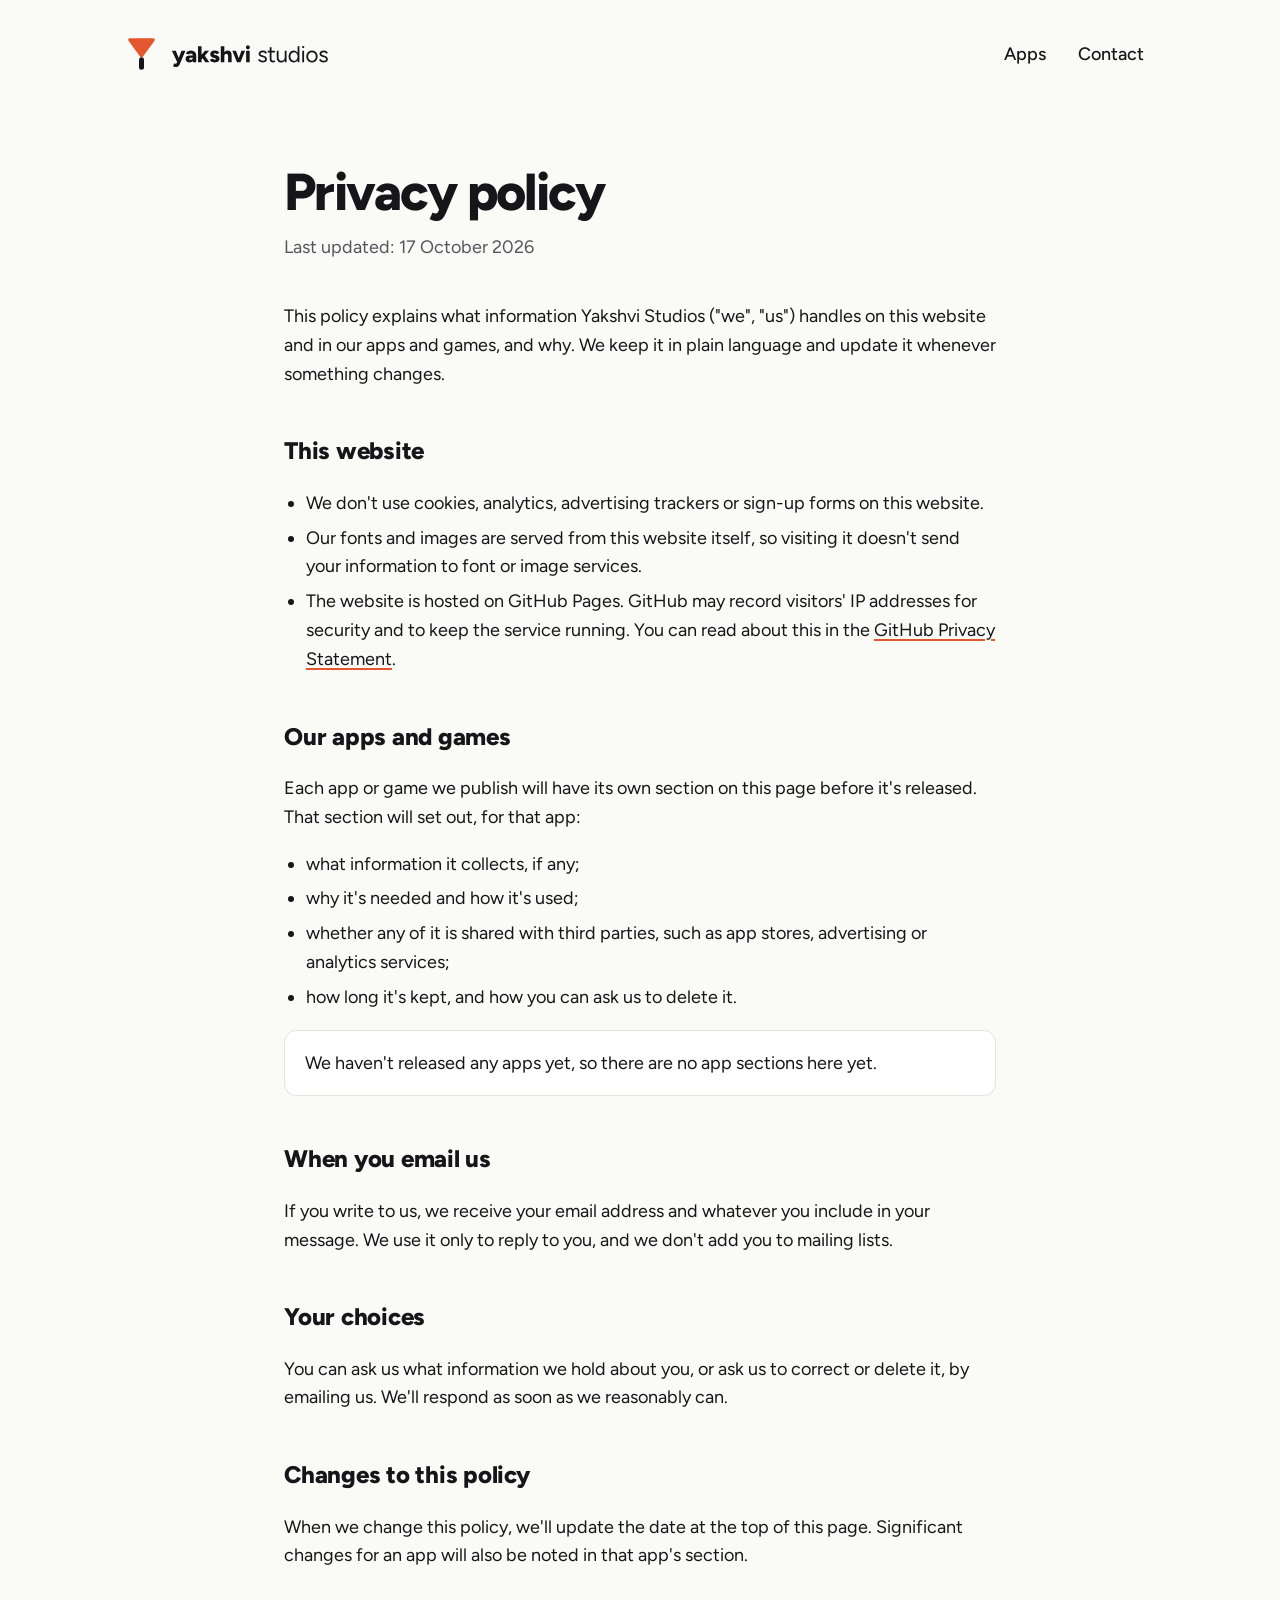
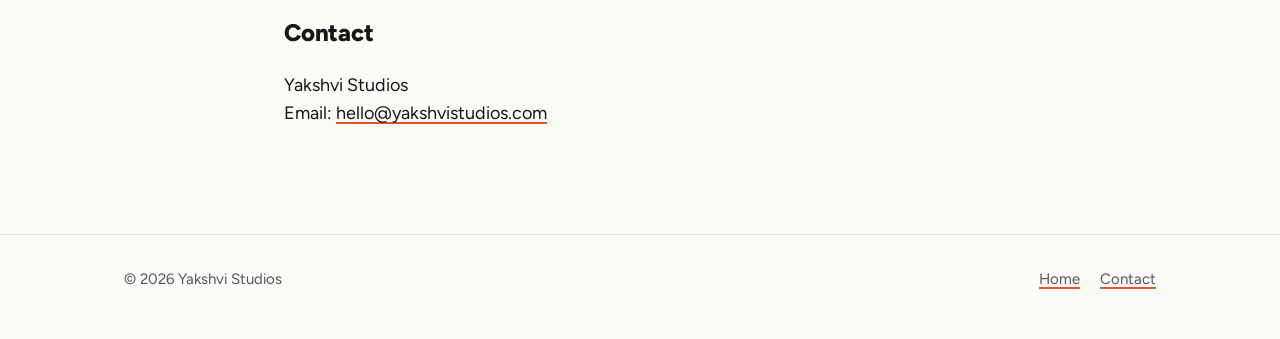
==== privacy.html @ 71517ecf "add website" ====
<!doctype html>
<html lang="en">
<head>
  <meta charset="utf-8">
  <meta name="viewport" content="width=device-width, initial-scale=1">
  <title>Privacy policy · Yakshvi Studios</title>
  <meta name="description" content="How Yakshvi Studios handles information on this website and in its apps and games.">
  <link rel="canonical" href="https://yakshvistudios.com/privacy.html">
  <meta name="theme-color" content="#FAFAF7" media="(prefers-color-scheme: light)">
  <meta name="theme-color" content="#16161A" media="(prefers-color-scheme: dark)">
  <link rel="icon" href="/favicon.ico" sizes="any">
  <link rel="icon" href="/favicon.svg" type="image/svg+xml">
  <link rel="apple-touch-icon" href="/apple-touch-icon.png">
  <link rel="stylesheet" href="/assets/site.css">
</head>
<body>
  <header class="site-header">
    <div class="wrap">
      <a class="logo" href="/" aria-label="Yakshvi Studios home">
        <picture>
          <source srcset="/assets/logo/yakshvi-logo-horizontal-on-dark.svg" media="(prefers-color-scheme: dark)">
          <img src="/assets/logo/yakshvi-logo-horizontal.svg" alt="Yakshvi Studios" width="208" height="40">
        </picture>
      </a>
      <nav class="nav" aria-label="Main">
        <a href="/#apps">Apps</a>
        <a href="/#contact">Contact</a>
      </nav>
    </div>
  </header>

  <main class="doc">
    <div class="wrap">
      <h1>Privacy policy</h1>
      <p class="meta">Last updated: 17 October 2026</p>

      <p>This policy explains what information Yakshvi Studios ("we", "us") handles on this website and in our apps and games, and why. We keep it in plain language and update it whenever something changes.</p>

      <h2>This website</h2>
      <ul>
        <li>We don't use cookies, analytics, advertising trackers or sign-up forms on this website.</li>
        <li>Our fonts and images are served from this website itself, so visiting it doesn't send your information to font or image services.</li>
        <li>The website is hosted on GitHub Pages. GitHub may record visitors' IP addresses for security and to keep the service running. You can read about this in the <a href="https://docs.github.com/en/site-policy/privacy-policies/github-general-privacy-statement">GitHub Privacy Statement</a>.</li>
      </ul>

      <h2>Our apps and games</h2>
      <p>Each app or game we publish will have its own section on this page before it's released. That section will set out, for that app:</p>
      <ul>
        <li>what information it collects, if any;</li>
        <li>why it's needed and how it's used;</li>
        <li>whether any of it is shared with third parties, such as app stores, advertising or analytics services;</li>
        <li>how long it's kept, and how you can ask us to delete it.</li>
      </ul>
      <p class="note">We haven't released any apps yet, so there are no app sections here yet.</p>

      <h2>When you email us</h2>
      <p>If you write to us, we receive your email address and whatever you include in your message. We use it only to reply to you, and we don't add you to mailing lists.</p>

      <h2>Your choices</h2>
      <p>You can ask us what information we hold about you, or ask us to correct or delete it, by emailing us. We'll respond as soon as we reasonably can.</p>

      <h2>Changes to this policy</h2>
      <p>When we change this policy, we'll update the date at the top of this page. Significant changes for an app will also be noted in that app's section.</p>

      <h2>Contact</h2>
      <p>Yakshvi Studios<br>Email: <a href="mailto:hello@yakshvistudios.com">hello@yakshvistudios.com</a></p>
    </div>
  </main>

  <footer class="site-footer">
    <div class="wrap">
      <span>© 2026 Yakshvi Studios</span>
      <nav aria-label="Footer">
        <a href="/">Home</a>
        <a href="mailto:hello@yakshvistudios.com">Contact</a>
      </nav>
    </div>
  </footer>
</body>
</html>
---- assets/site.css ----
/* Yakshvi Studios — site styles */

@font-face { font-family: "Figtree"; font-weight: 400; font-style: normal; font-display: swap; src: url("fonts/figtree-latin-400-normal.woff2") format("woff2"); }
@font-face { font-family: "Figtree"; font-weight: 500; font-style: normal; font-display: swap; src: url("fonts/figtree-latin-500-normal.woff2") format("woff2"); }
@font-face { font-family: "Figtree"; font-weight: 700; font-style: normal; font-display: swap; src: url("fonts/figtree-latin-700-normal.woff2") format("woff2"); }
@font-face { font-family: "Figtree"; font-weight: 800; font-style: normal; font-display: swap; src: url("fonts/figtree-latin-800-normal.woff2") format("woff2"); }

:root {
  --ink: #16161A;
  --ink-soft: #55555E;
  --paper: #FAFAF7;
  --card: #FFFFFF;
  --line: #E4E2DC;
  --orange: #E4572E;
  --orange-text: #B83E1A; /* orange that passes contrast as text on light backgrounds */
  --radius: 16px;
  --max: 1080px;
}

@media (prefers-color-scheme: dark) {
  :root {
    --ink: #F4F3EF;
    --ink-soft: #A9A9B2;
    --paper: #16161A;
    --card: #1F1F24;
    --line: #2E2E35;
    --orange-text: #FF8A62;
  }
}

* { box-sizing: border-box; }

html { -webkit-text-size-adjust: 100%; }

body {
  margin: 0;
  background: var(--paper);
  color: var(--ink);
  font-family: "Figtree", system-ui, -apple-system, "Segoe UI", sans-serif;
  font-size: 18px;
  line-height: 1.6;
}

a { color: inherit; text-decoration-color: var(--orange); text-decoration-thickness: 2px; text-underline-offset: 3px; }
a:hover { color: var(--orange-text); }
a:focus-visible { outline: 3px solid var(--orange); outline-offset: 3px; border-radius: 4px; }

.wrap { width: 100%; max-width: var(--max); margin: 0 auto; padding: 0 24px; }

/* Header */
.site-header { padding: 28px 0; }
.site-header .wrap { display: flex; align-items: center; justify-content: space-between; gap: 16px; flex-wrap: wrap; }
.logo { display: inline-flex; padding: 6px 0; }
.logo img { height: 40px; width: auto; display: block; }
.nav { display: flex; gap: 8px; }
.nav a { text-decoration: none; font-weight: 500; padding: 10px 12px; border-radius: 10px; }
.nav a:hover { background: var(--card); color: var(--ink); }

/* Hero */
.hero { padding: 96px 0 104px; }
.eyebrow { display: inline-flex; align-items: center; gap: 10px; font-size: 14px; font-weight: 700; letter-spacing: 0.12em; text-transform: uppercase; color: var(--ink-soft); margin: 0 0 20px; }
.eyebrow::before { content: ""; width: 10px; height: 10px; background: var(--orange); border-radius: 2px; }
.hero h1 { font-size: clamp(44px, 8vw, 88px); line-height: 1.02; letter-spacing: -0.035em; font-weight: 800; margin: 0 0 24px; max-width: 12ch; }
.hero h1 .accent { color: var(--orange); }
.hero p { font-size: clamp(18px, 2.2vw, 22px); color: var(--ink-soft); max-width: 36ch; margin: 0; }

/* Sections */
section { padding: 72px 0; border-top: 1px solid var(--line); }
section h2 { font-size: 32px; letter-spacing: -0.02em; line-height: 1.15; font-weight: 800; margin: 0 0 12px; }
section .lede { color: var(--ink-soft); max-width: 52ch; margin: 0 0 36px; }

.apps { display: grid; grid-template-columns: repeat(auto-fill, minmax(280px, 1fr)); gap: 20px; }
.app-card { background: var(--card); border: 1px solid var(--line); border-radius: var(--radius); padding: 28px; display: flex; flex-direction: column; gap: 14px; }
.app-card .icon { width: 64px; height: 64px; border-radius: 16px; background: var(--paper); border: 1px dashed var(--line); display: grid; place-items: center; }
.app-card .icon img { width: 34px; height: 34px; opacity: 0.55; }
.app-card h3 { margin: 0; font-size: 20px; letter-spacing: -0.01em; }
.app-card p { margin: 0; color: var(--ink-soft); font-size: 16px; }
.badge { align-self: flex-start; font-size: 13px; font-weight: 700; letter-spacing: 0.04em; padding: 4px 10px; border-radius: 999px; background: var(--paper); border: 1px solid var(--line); color: var(--ink-soft); }

.contact-mail { font-size: clamp(22px, 3.5vw, 32px); font-weight: 700; letter-spacing: -0.01em; overflow-wrap: anywhere; }

/* Footer */
.site-footer { border-top: 1px solid var(--line); padding: 32px 0 48px; font-size: 15px; color: var(--ink-soft); }
.site-footer .wrap { display: flex; justify-content: space-between; gap: 16px; flex-wrap: wrap; }
.site-footer nav { display: flex; gap: 20px; }

/* Long-form pages (privacy policy) */
.doc { padding: 56px 0 88px; }
.doc .wrap { max-width: 760px; }
.doc h1 { font-size: clamp(36px, 6vw, 52px); letter-spacing: -0.03em; line-height: 1.1; margin: 0 0 12px; font-weight: 800; }
.doc .meta { color: var(--ink-soft); margin: 0 0 40px; }
.doc h2 { font-size: 24px; letter-spacing: -0.01em; margin: 44px 0 10px; font-weight: 800; }
.doc p, .doc li { color: var(--ink); }
.doc ul { padding-left: 22px; }
.doc li { margin-bottom: 6px; }
.note { background: var(--card); border: 1px solid var(--line); border-radius: 12px; padding: 18px 20px; color: var(--ink-soft); }

/* 404 */
.notfound { padding: 120px 0; text-align: left; }
.notfound h1 { font-size: clamp(40px, 7vw, 72px); letter-spacing: -0.03em; margin: 0 0 16px; font-weight: 800; }
.button { display: inline-block; margin-top: 24px; padding: 14px 22px; border-radius: 12px; background: var(--ink); color: var(--paper); text-decoration: none; font-weight: 700; }
.button:hover { color: var(--paper); opacity: 0.88; }

@media (max-width: 600px) {
  body { font-size: 17px; }
  .site-header { padding: 18px 0; }
  .logo img { height: 32px; }
  .hero { padding: 56px 0 72px; }
  section { padding: 56px 0; }
}
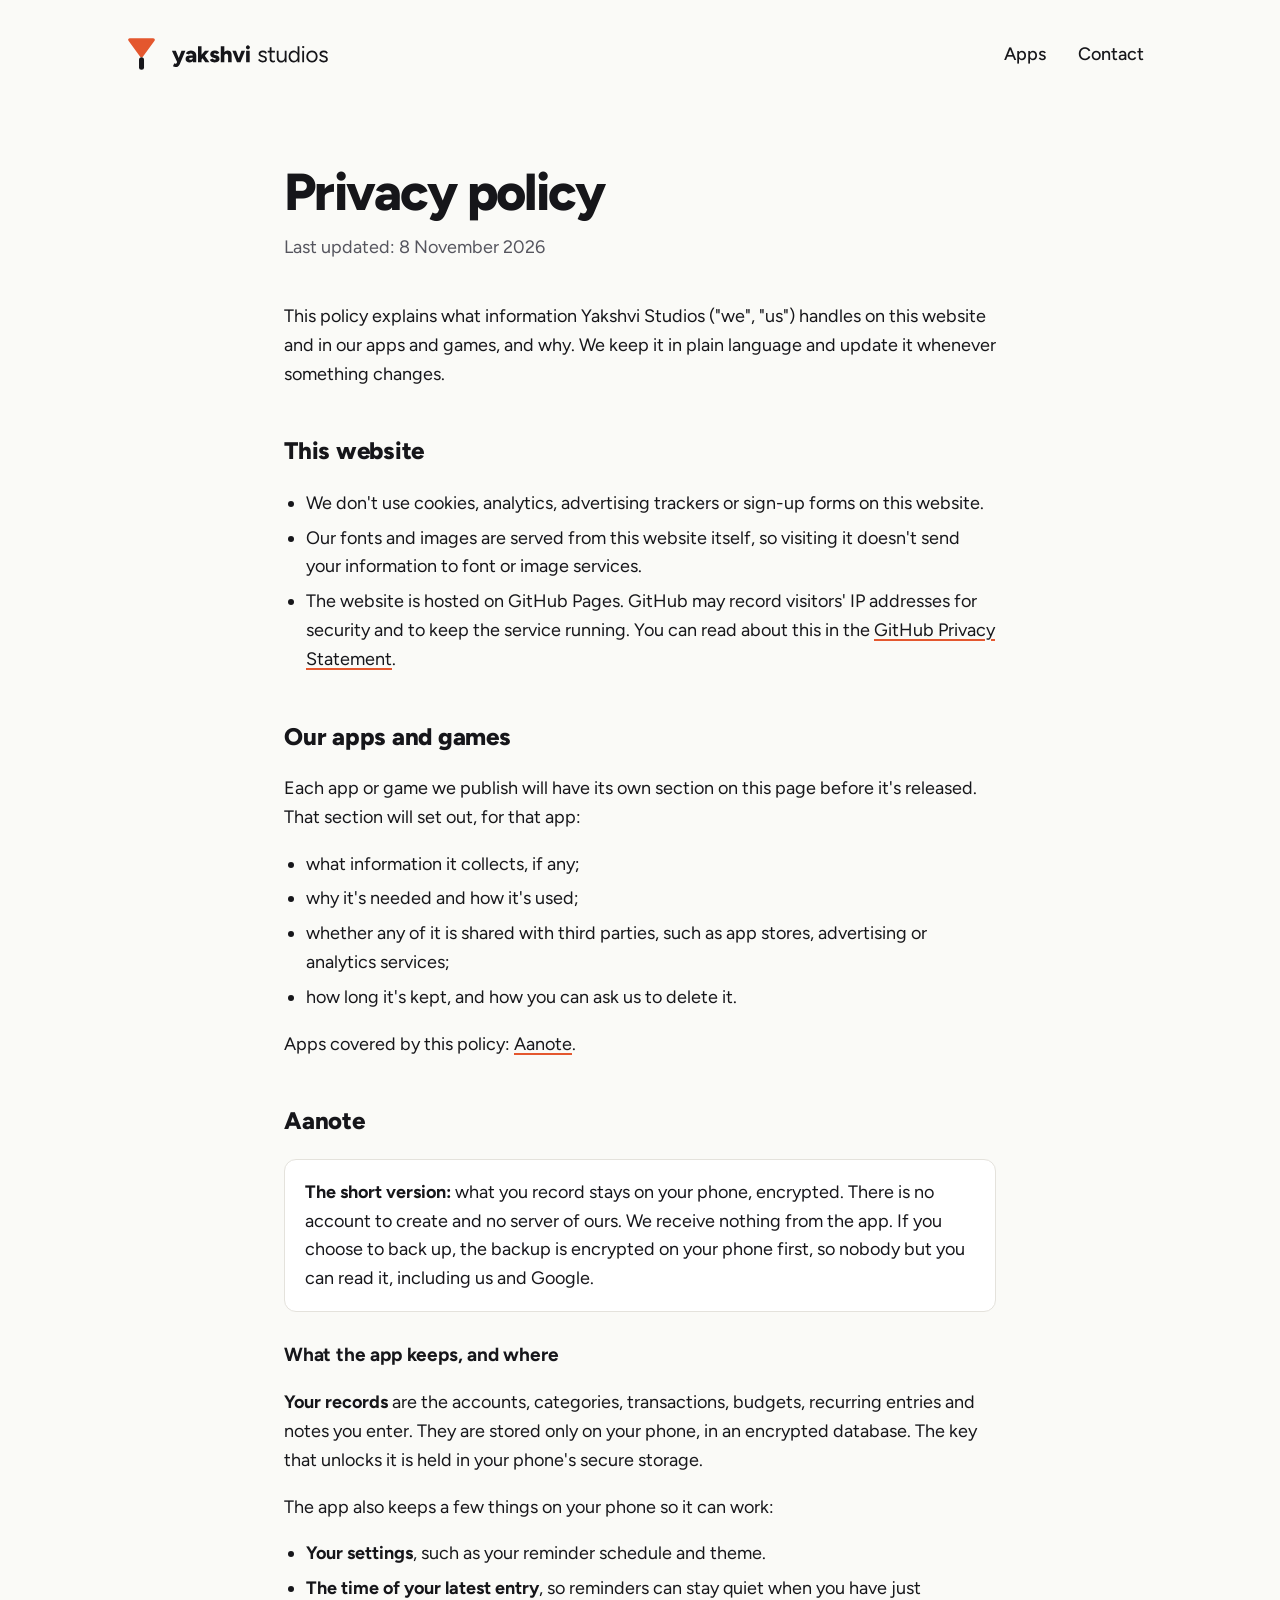
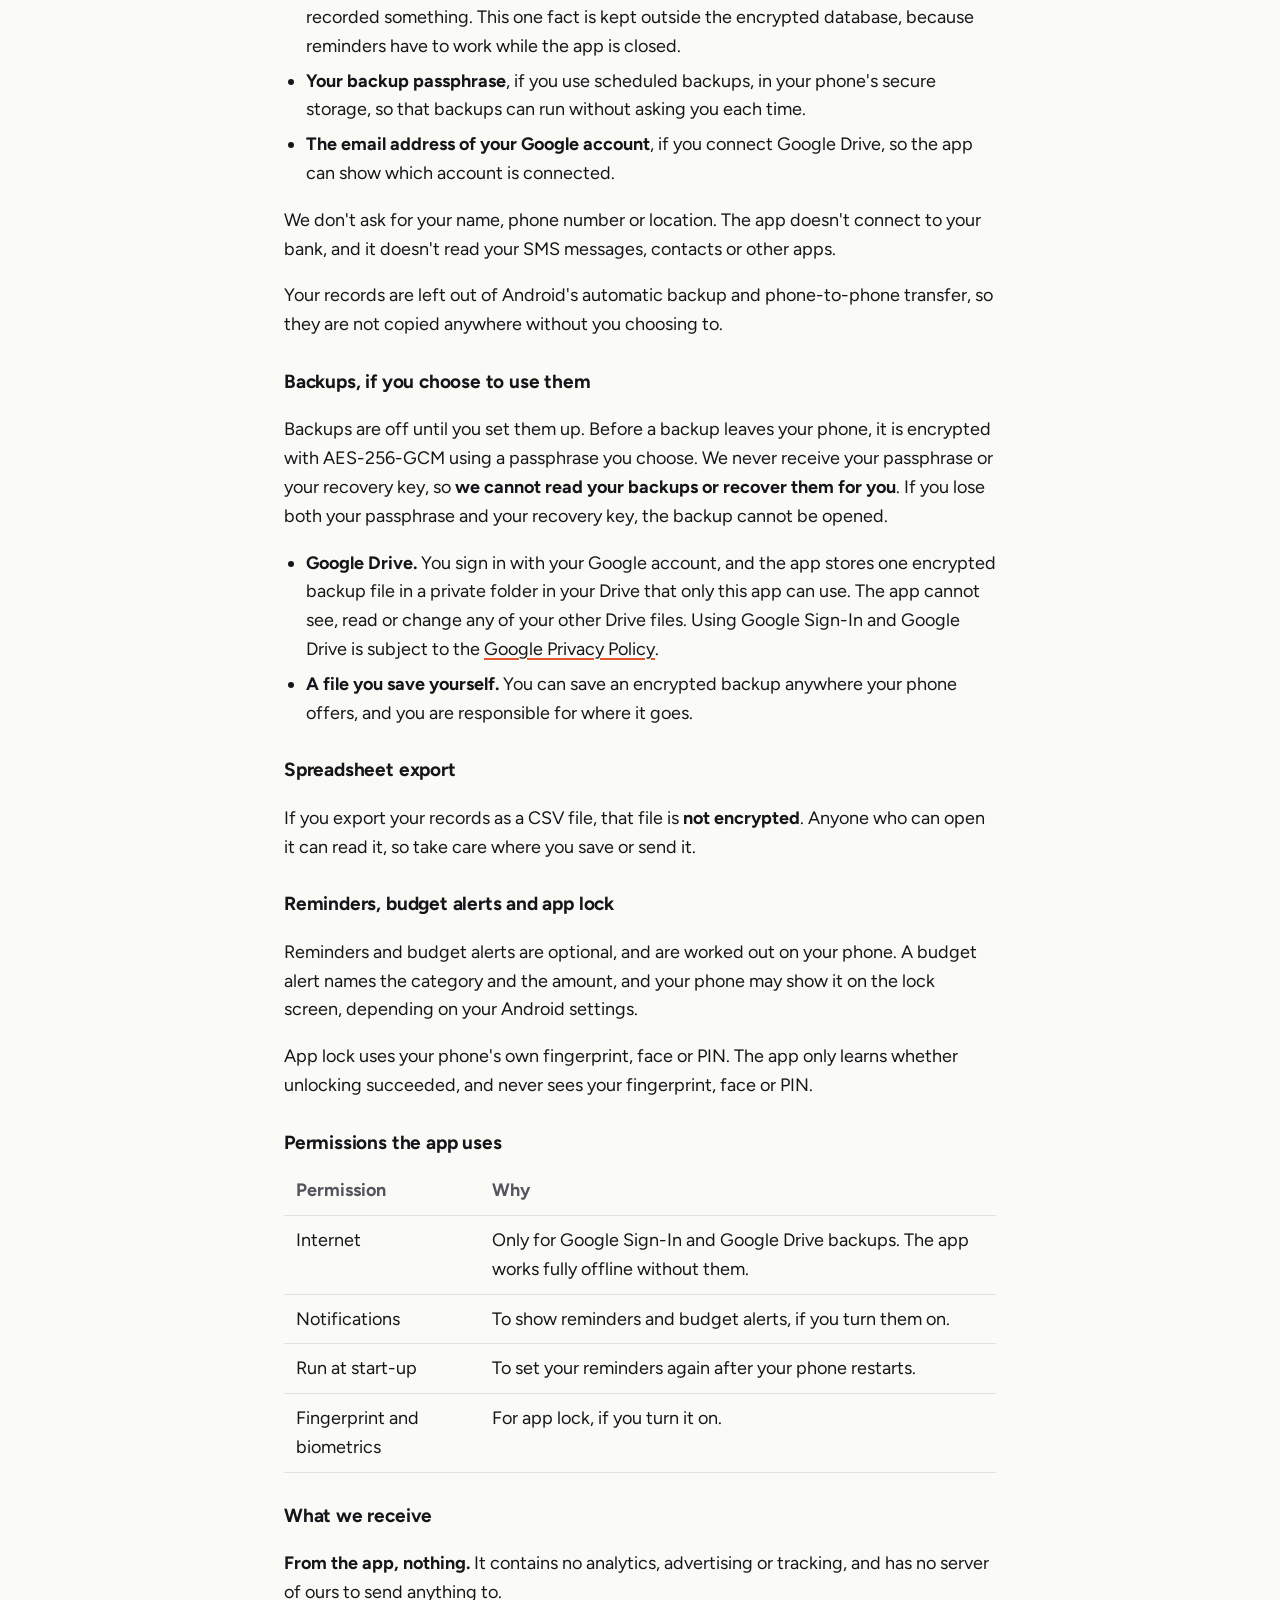
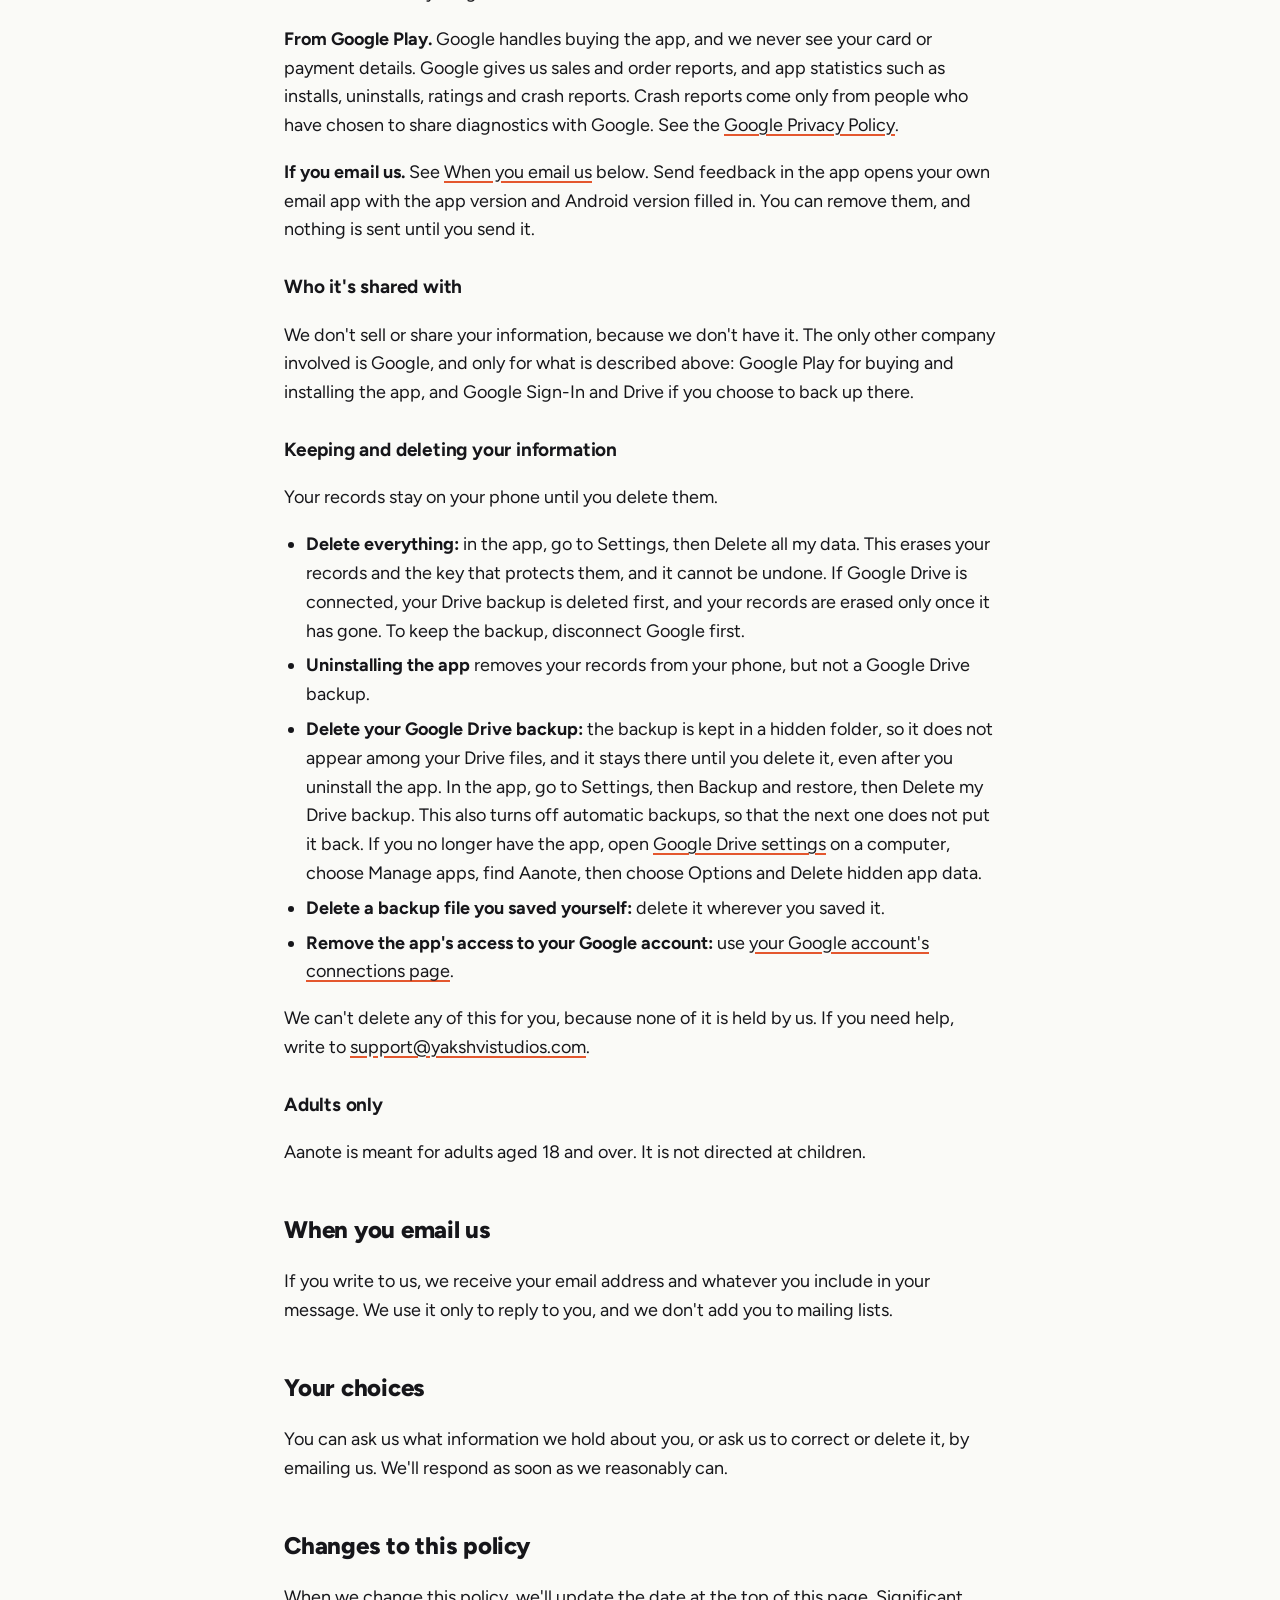
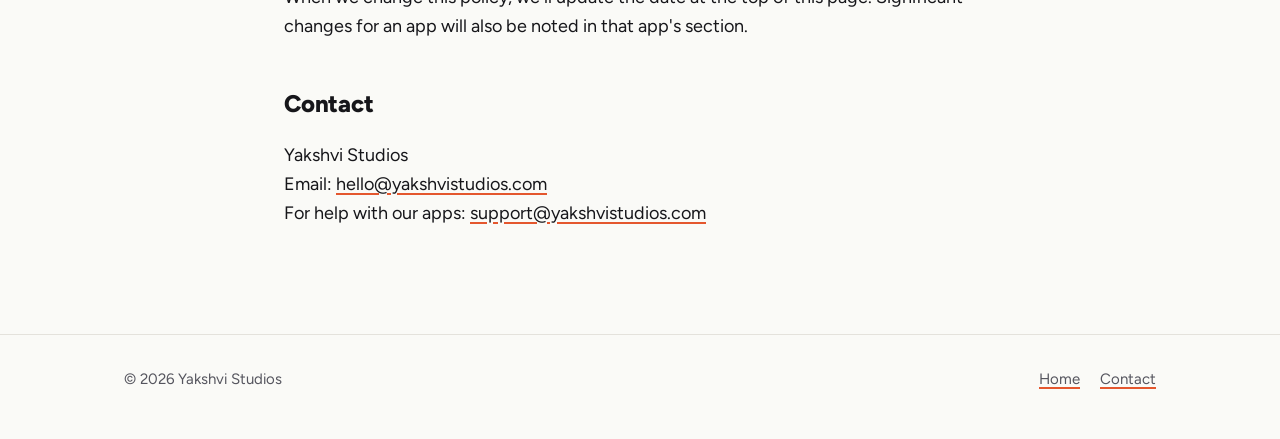
==== commit 6fa7f645: "Add Aanote's section to the privacy policy What Aanote keeps and where, backups, exports, notificati" ====
--- a/privacy.html
+++ b/privacy.html
@@ -32,7 +32,7 @@
   <main class="doc">
     <div class="wrap">
       <h1>Privacy policy</h1>
-      <p class="meta">Last updated: 17 October 2026</p>
+      <p class="meta">Last updated: 8 November 2026</p>
 
       <p>This policy explains what information Yakshvi Studios ("we", "us") handles on this website and in our apps and games, and why. We keep it in plain language and update it whenever something changes.</p>
 
@@ -51,9 +51,71 @@
         <li>whether any of it is shared with third parties, such as app stores, advertising or analytics services;</li>
         <li>how long it's kept, and how you can ask us to delete it.</li>
       </ul>
-      <p class="note">We haven't released any apps yet, so there are no app sections here yet.</p>
+      <p>Apps covered by this policy: <a href="#aanote">Aanote</a>.</p>
 
-      <h2>When you email us</h2>
+      <h2 id="aanote">Aanote</h2>
+      <p class="note"><strong>The short version:</strong> what you record stays on your phone, encrypted. There is no account to create and no server of ours. We receive nothing from the app. If you choose to back up, the backup is encrypted on your phone first, so nobody but you can read it, including us and Google.</p>
+
+      <h3>What the app keeps, and where</h3>
+      <p><strong>Your records</strong> are the accounts, categories, transactions, budgets, recurring entries and notes you enter. They are stored only on your phone, in an encrypted database. The key that unlocks it is held in your phone's secure storage.</p>
+      <p>The app also keeps a few things on your phone so it can work:</p>
+      <ul>
+        <li><strong>Your settings</strong>, such as your reminder schedule and theme.</li>
+        <li><strong>The time of your latest entry</strong>, so reminders can stay quiet when you have just recorded something. This one fact is kept outside the encrypted database, because reminders have to work while the app is closed.</li>
+        <li><strong>Your backup passphrase</strong>, if you use scheduled backups, in your phone's secure storage, so that backups can run without asking you each time.</li>
+        <li><strong>The email address of your Google account</strong>, if you connect Google Drive, so the app can show which account is connected.</li>
+      </ul>
+      <p>We don't ask for your name, phone number or location. The app doesn't connect to your bank, and it doesn't read your SMS messages, contacts or other apps.</p>
+      <p>Your records are left out of Android's automatic backup and phone-to-phone transfer, so they are not copied anywhere without you choosing to.</p>
+
+      <h3>Backups, if you choose to use them</h3>
+      <p>Backups are off until you set them up. Before a backup leaves your phone, it is encrypted with AES-256-GCM using a passphrase you choose. We never receive your passphrase or your recovery key, so <strong>we cannot read your backups or recover them for you</strong>. If you lose both your passphrase and your recovery key, the backup cannot be opened.</p>
+      <ul>
+        <li><strong>Google Drive.</strong> You sign in with your Google account, and the app stores one encrypted backup file in a private folder in your Drive that only this app can use. The app cannot see, read or change any of your other Drive files. Using Google Sign-In and Google Drive is subject to the <a href="https://policies.google.com/privacy">Google Privacy Policy</a>.</li>
+        <li><strong>A file you save yourself.</strong> You can save an encrypted backup anywhere your phone offers, and you are responsible for where it goes.</li>
+      </ul>
+
+      <h3>Spreadsheet export</h3>
+      <p>If you export your records as a CSV file, that file is <strong>not encrypted</strong>. Anyone who can open it can read it, so take care where you save or send it.</p>
+
+      <h3>Reminders, budget alerts and app lock</h3>
+      <p>Reminders and budget alerts are optional, and are worked out on your phone. A budget alert names the category and the amount, and your phone may show it on the lock screen, depending on your Android settings.</p>
+      <p>App lock uses your phone's own fingerprint, face or PIN. The app only learns whether unlocking succeeded, and never sees your fingerprint, face or PIN.</p>
+
+      <h3>Permissions the app uses</h3>
+      <table>
+        <thead><tr><th scope="col">Permission</th><th scope="col">Why</th></tr></thead>
+        <tbody>
+          <tr><td>Internet</td><td>Only for Google Sign-In and Google Drive backups. The app works fully offline without them.</td></tr>
+          <tr><td>Notifications</td><td>To show reminders and budget alerts, if you turn them on.</td></tr>
+          <tr><td>Run at start-up</td><td>To set your reminders again after your phone restarts.</td></tr>
+          <tr><td>Fingerprint and biometrics</td><td>For app lock, if you turn it on.</td></tr>
+        </tbody>
+      </table>
+
+      <h3>What we receive</h3>
+      <p><strong>From the app, nothing.</strong> It contains no analytics, advertising or tracking, and has no server of ours to send anything to.</p>
+      <p><strong>From Google Play.</strong> Google handles buying the app, and we never see your card or payment details. Google gives us sales and order reports, and app statistics such as installs, uninstalls, ratings and crash reports. Crash reports come only from people who have chosen to share diagnostics with Google. See the <a href="https://policies.google.com/privacy">Google Privacy Policy</a>.</p>
+      <p><strong>If you email us.</strong> See <a href="#email">When you email us</a> below. Send feedback in the app opens your own email app with the app version and Android version filled in. You can remove them, and nothing is sent until you send it.</p>
+
+      <h3>Who it's shared with</h3>
+      <p>We don't sell or share your information, because we don't have it. The only other company involved is Google, and only for what is described above: Google Play for buying and installing the app, and Google Sign-In and Drive if you choose to back up there.</p>
+
+      <h3>Keeping and deleting your information</h3>
+      <p>Your records stay on your phone until you delete them.</p>
+      <ul>
+        <li><strong>Delete everything:</strong> in the app, go to Settings, then Delete all my data. This erases your records and the key that protects them, and it cannot be undone. If Google Drive is connected, your Drive backup is deleted first, and your records are erased only once it has gone. To keep the backup, disconnect Google first.</li>
+        <li><strong>Uninstalling the app</strong> removes your records from your phone, but not a Google Drive backup.</li>
+        <li><strong>Delete your Google Drive backup:</strong> the backup is kept in a hidden folder, so it does not appear among your Drive files, and it stays there until you delete it, even after you uninstall the app. In the app, go to Settings, then Backup and restore, then Delete my Drive backup. This also turns off automatic backups, so that the next one does not put it back. If you no longer have the app, open <a href="https://drive.google.com/drive/settings">Google Drive settings</a> on a computer, choose Manage apps, find Aanote, then choose Options and Delete hidden app data.</li>
+        <li><strong>Delete a backup file you saved yourself:</strong> delete it wherever you saved it.</li>
+        <li><strong>Remove the app's access to your Google account:</strong> use <a href="https://myaccount.google.com/connections">your Google account's connections page</a>.</li>
+      </ul>
+      <p>We can't delete any of this for you, because none of it is held by us. If you need help, write to <a href="mailto:support@yakshvistudios.com">support@yakshvistudios.com</a>.</p>
+
+      <h3>Adults only</h3>
+      <p>Aanote is meant for adults aged 18 and over. It is not directed at children.</p>
+
+      <h2 id="email">When you email us</h2>
       <p>If you write to us, we receive your email address and whatever you include in your message. We use it only to reply to you, and we don't add you to mailing lists.</p>
 
       <h2>Your choices</h2>
@@ -63,7 +125,7 @@
       <p>When we change this policy, we'll update the date at the top of this page. Significant changes for an app will also be noted in that app's section.</p>
 
       <h2>Contact</h2>
-      <p>Yakshvi Studios<br>Email: <a href="mailto:hello@yakshvistudios.com">hello@yakshvistudios.com</a></p>
+      <p>Yakshvi Studios<br>Email: <a href="mailto:hello@yakshvistudios.com">hello@yakshvistudios.com</a><br>For help with our apps: <a href="mailto:support@yakshvistudios.com">support@yakshvistudios.com</a></p>
     </div>
   </main>
 
--- a/assets/site.css
+++ b/assets/site.css
@@ -93,6 +93,10 @@
 .doc p, .doc li { color: var(--ink); }
 .doc ul { padding-left: 22px; }
 .doc li { margin-bottom: 6px; }
+.doc h3 { font-size: 19px; letter-spacing: -0.01em; margin: 28px 0 8px; font-weight: 700; }
+.doc table { width: 100%; border-collapse: collapse; margin: 8px 0 16px; }
+.doc th, .doc td { text-align: left; vertical-align: top; padding: 10px 12px; border-bottom: 1px solid var(--line); }
+.doc th { color: var(--ink-soft); font-weight: 600; }
 .note { background: var(--card); border: 1px solid var(--line); border-radius: 12px; padding: 18px 20px; color: var(--ink-soft); }
 
 /* 404 */
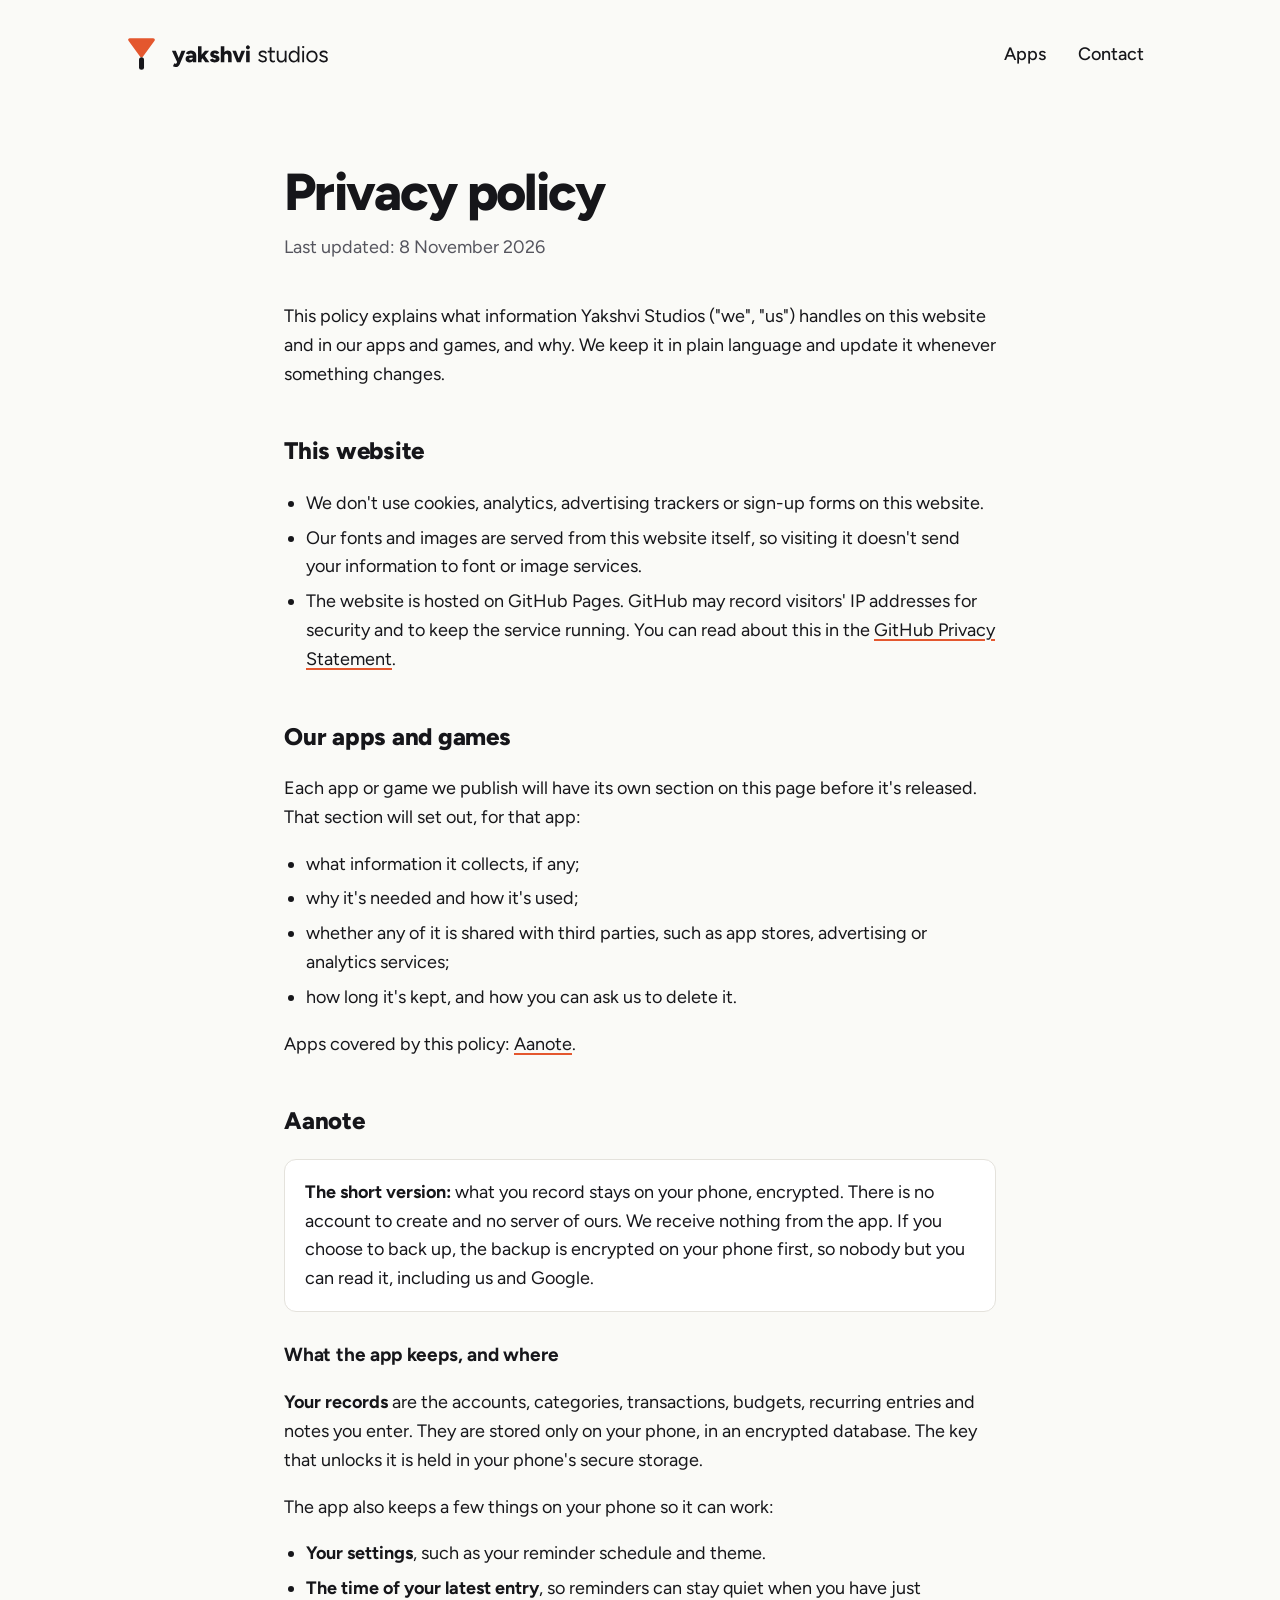
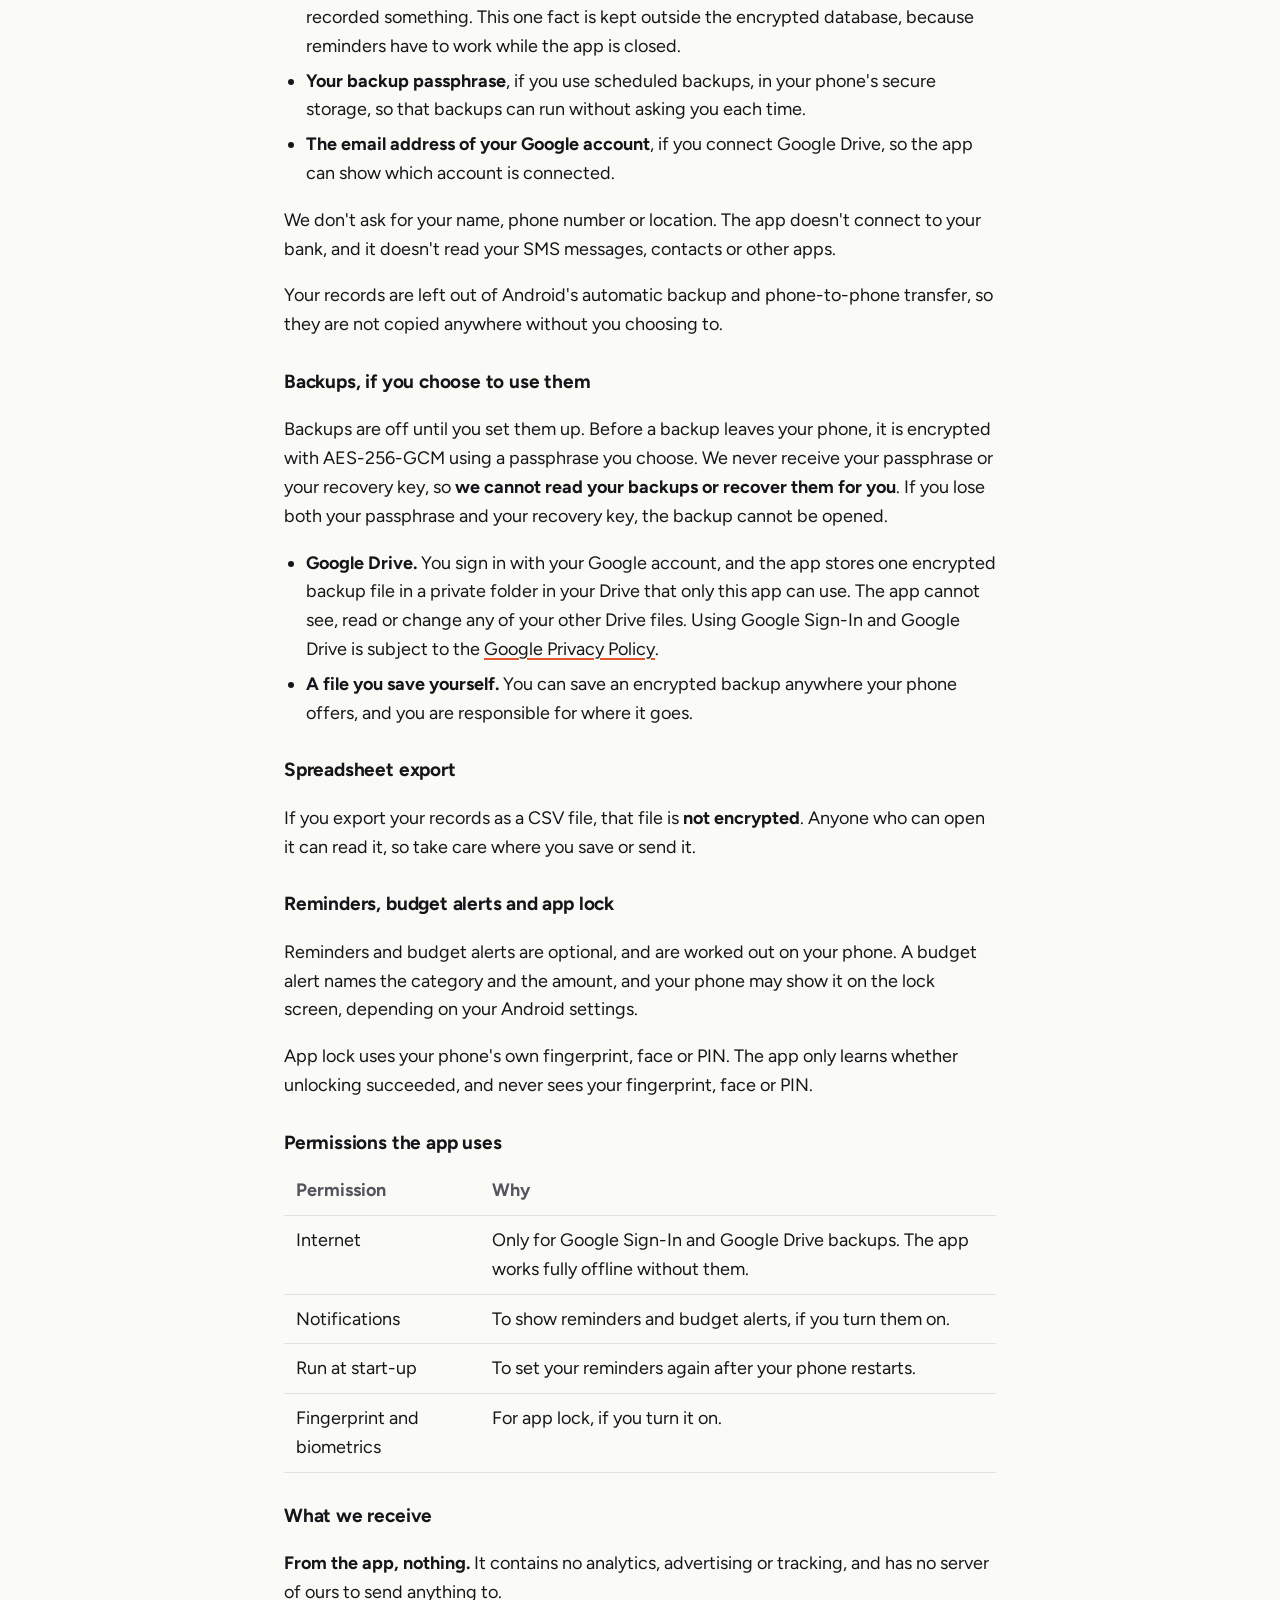
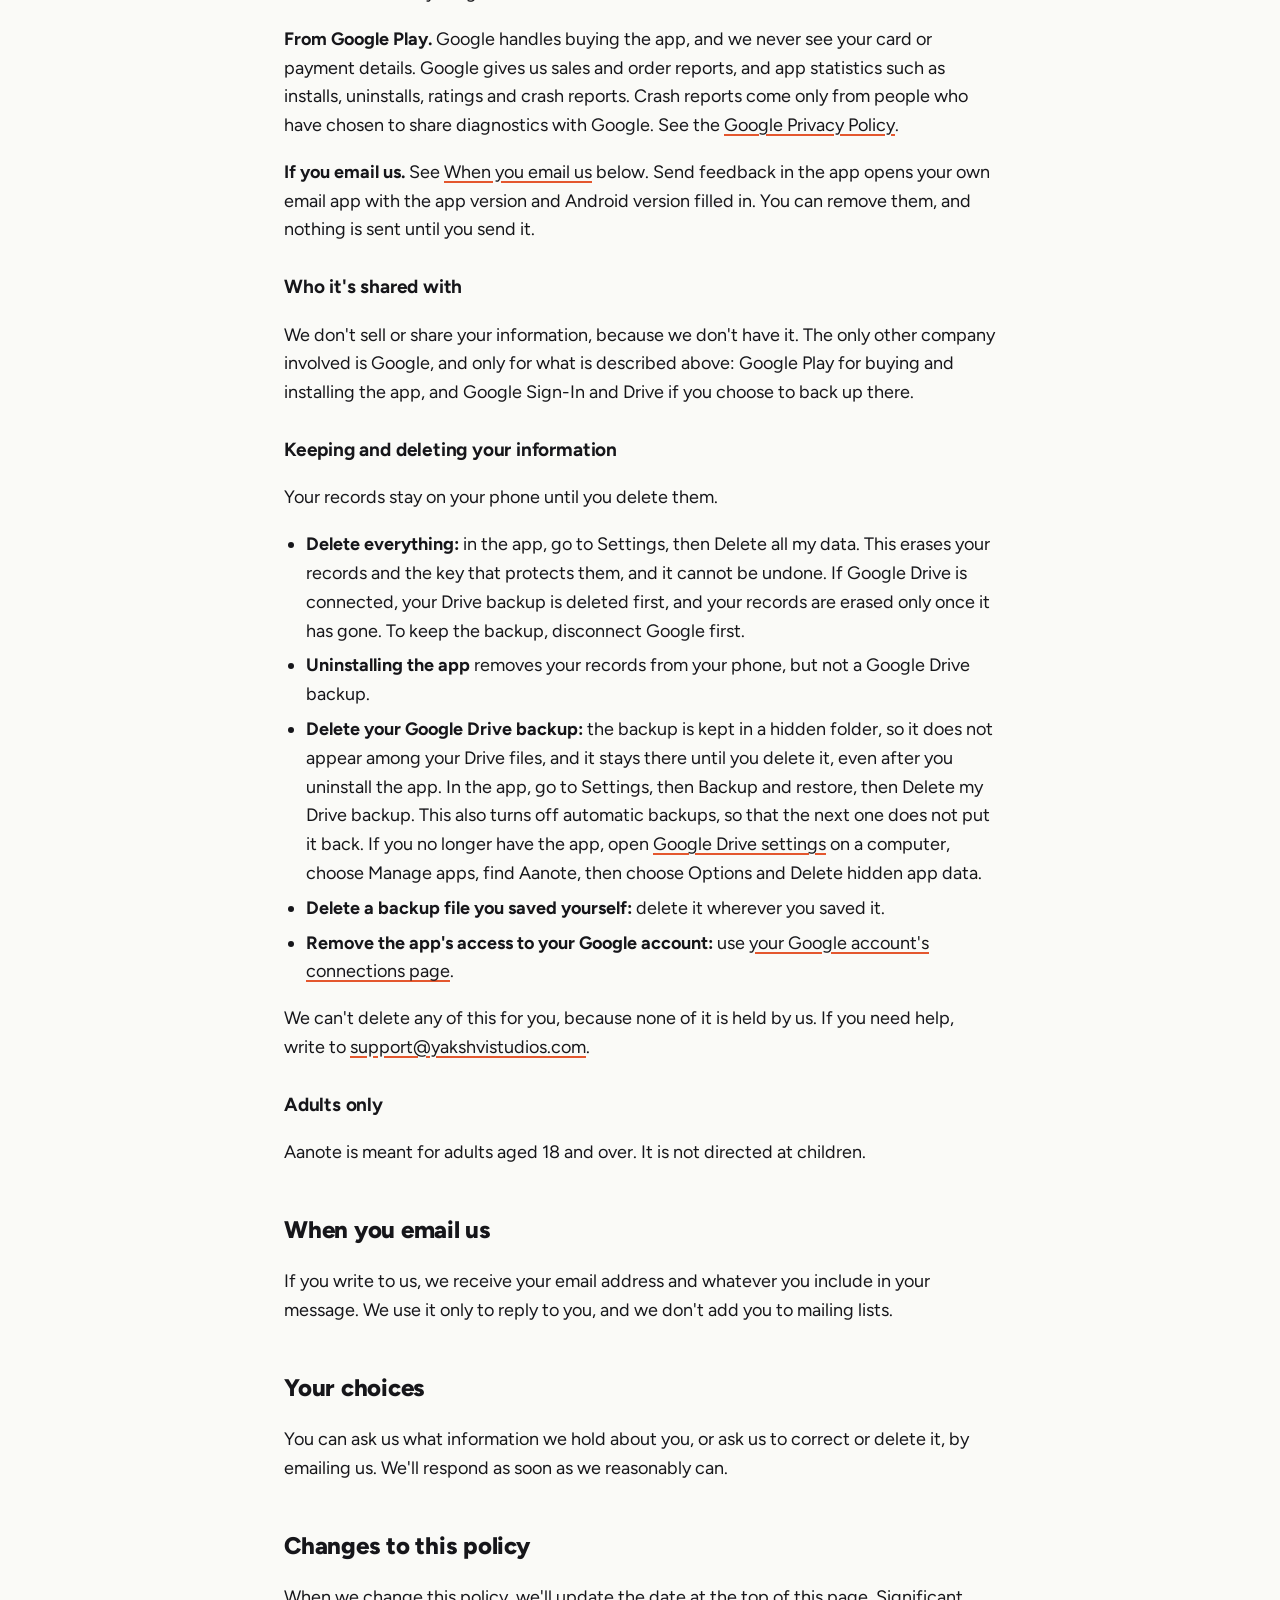
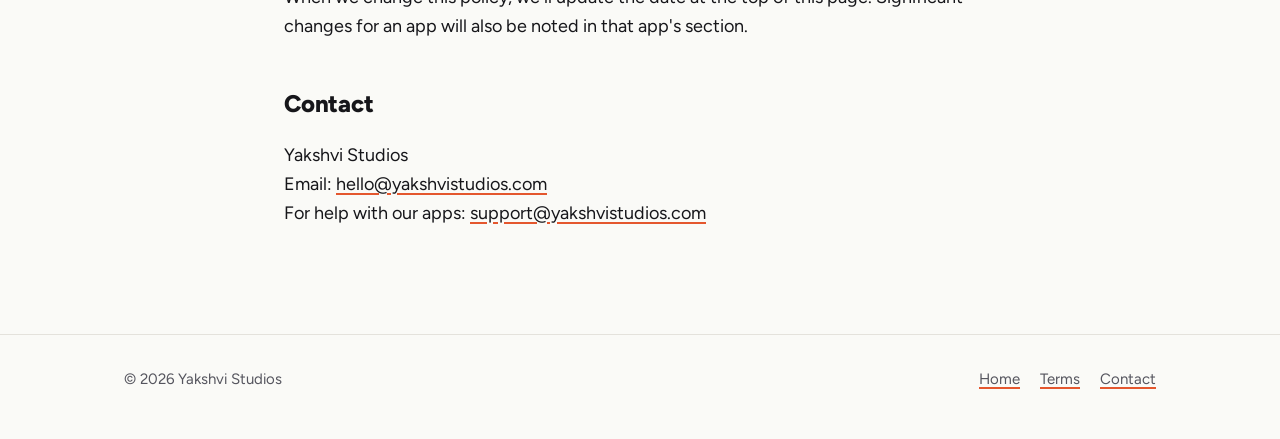
==== commit d8057e7a: "Publish Aanote's Terms of Service terms.html, laid out like the privacy policy, with a Terms link in" ====
--- a/privacy.html
+++ b/privacy.html
@@ -134,6 +134,7 @@
       <span>© 2026 Yakshvi Studios</span>
       <nav aria-label="Footer">
         <a href="/">Home</a>
+        <a href="/terms.html">Terms</a>
         <a href="mailto:hello@yakshvistudios.com">Contact</a>
       </nav>
     </div>
--- a/assets/site.css
+++ b/assets/site.css
@@ -74,6 +74,11 @@
 .app-card .icon { width: 64px; height: 64px; border-radius: 16px; background: var(--paper); border: 1px dashed var(--line); display: grid; place-items: center; }
 .app-card .icon img { width: 34px; height: 34px; opacity: 0.55; }
 .app-card h3 { margin: 0; font-size: 20px; letter-spacing: -0.01em; }
+.app-card .app-icon { width: 64px; height: 64px; border-radius: 16px; }
+.app-card h3.wordmark { line-height: 0; }
+.app-card h3.wordmark img { height: 33px; width: auto; }
+.app-card .app-links { display: flex; gap: 20px; margin-top: 4px; }
+.app-card .app-links a { font-weight: 700; }
 .app-card p { margin: 0; color: var(--ink-soft); font-size: 16px; }
 .badge { align-self: flex-start; font-size: 13px; font-weight: 700; letter-spacing: 0.04em; padding: 4px 10px; border-radius: 999px; background: var(--paper); border: 1px solid var(--line); color: var(--ink-soft); }
 
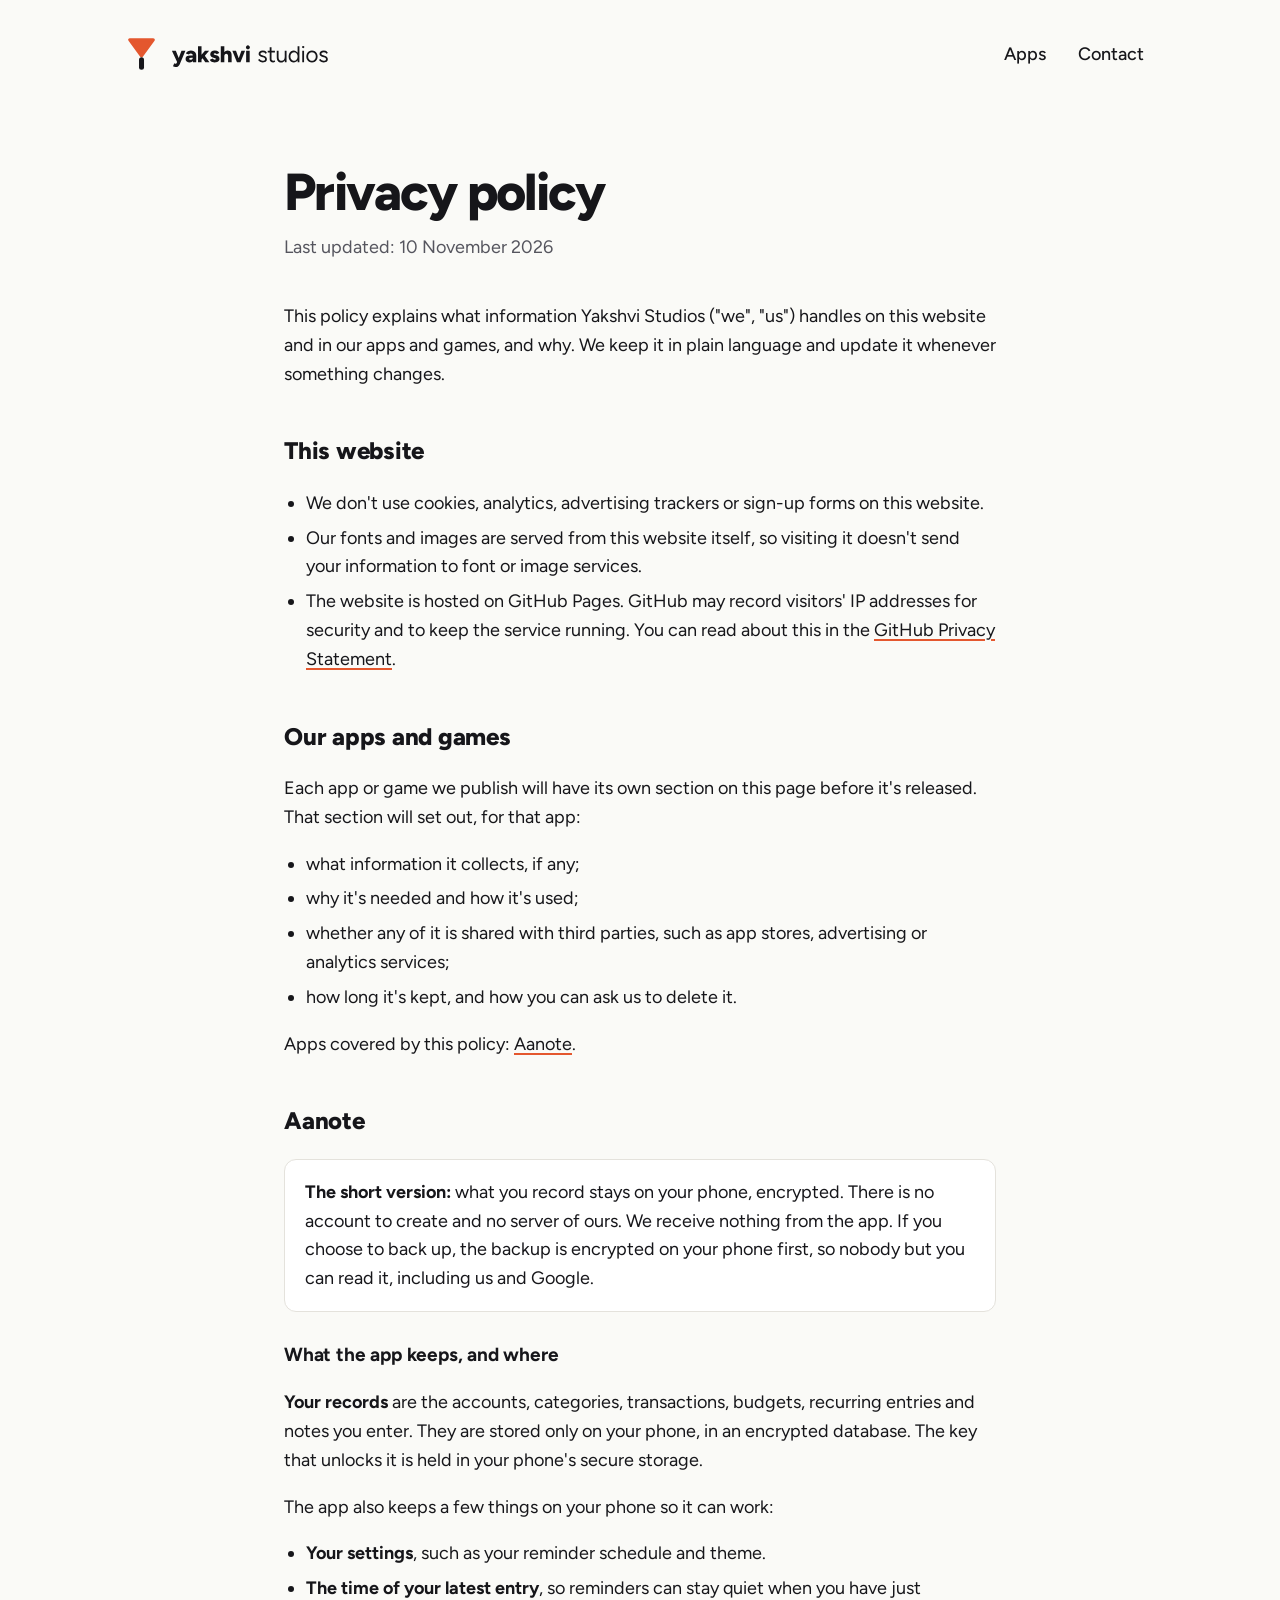
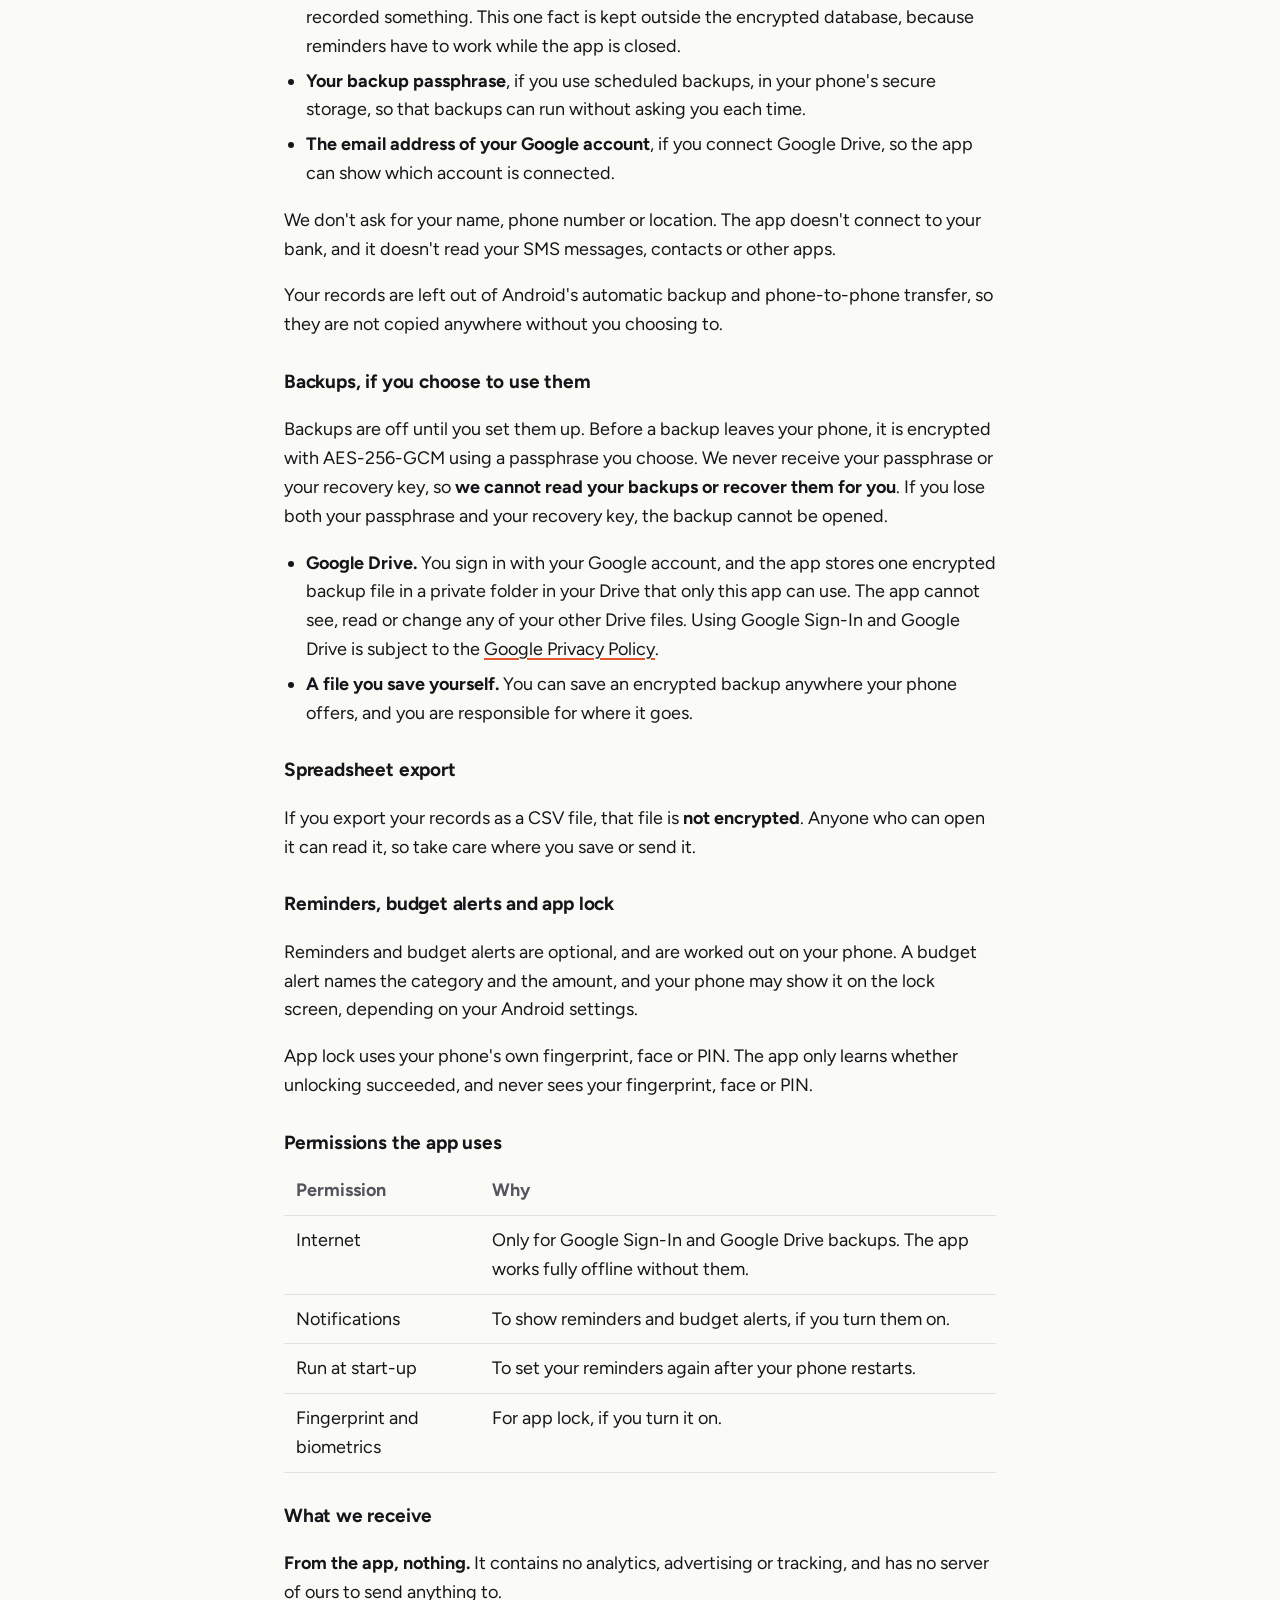
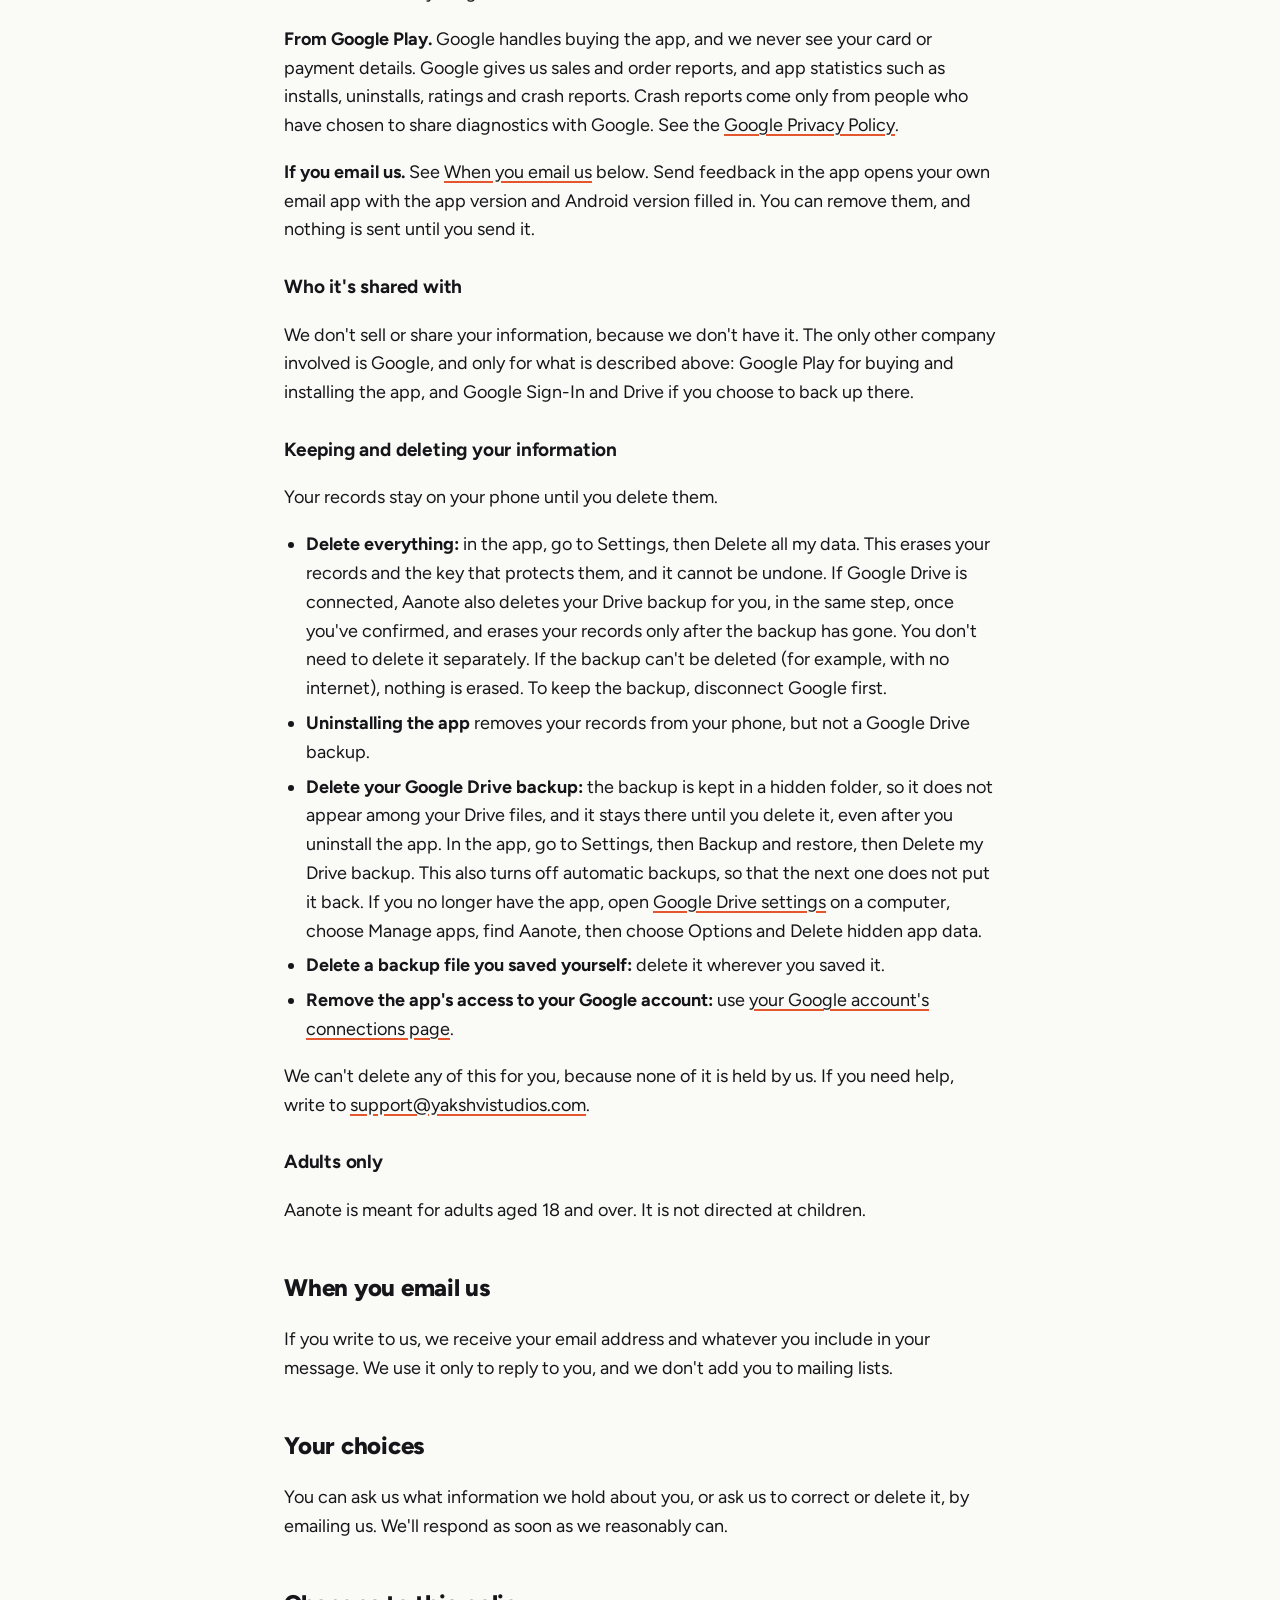
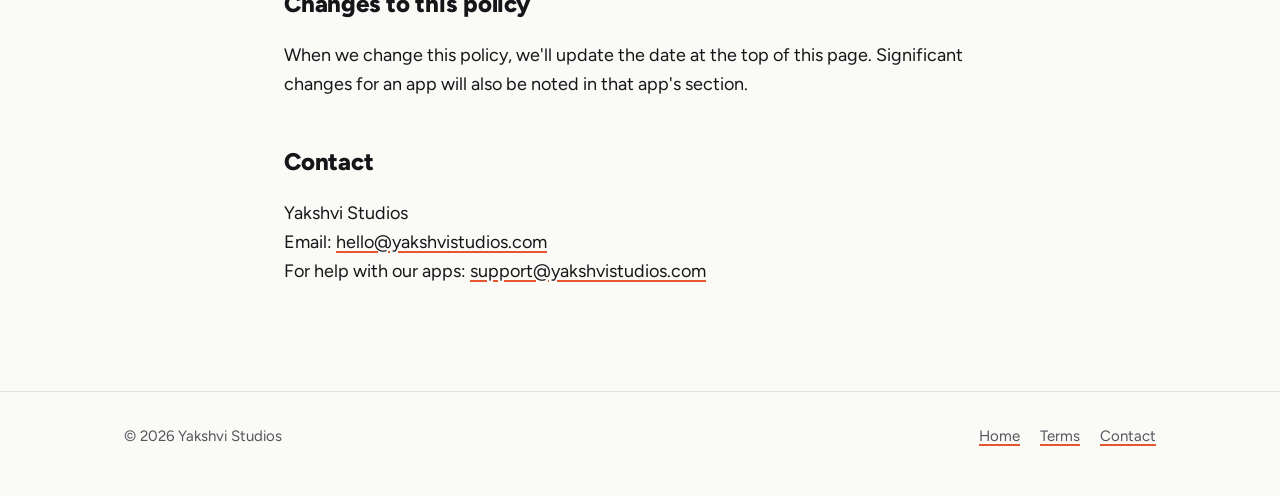
==== commit e58cd6b2: "Make clear Aanote deletes the Drive backup itself in Delete all my data The privacy policy said the " ====
--- a/privacy.html
+++ b/privacy.html
@@ -32,7 +32,7 @@
   <main class="doc">
     <div class="wrap">
       <h1>Privacy policy</h1>
-      <p class="meta">Last updated: 8 November 2026</p>
+      <p class="meta">Last updated: 10 November 2026</p>
 
       <p>This policy explains what information Yakshvi Studios ("we", "us") handles on this website and in our apps and games, and why. We keep it in plain language and update it whenever something changes.</p>
 
@@ -104,7 +104,7 @@
       <h3>Keeping and deleting your information</h3>
       <p>Your records stay on your phone until you delete them.</p>
       <ul>
-        <li><strong>Delete everything:</strong> in the app, go to Settings, then Delete all my data. This erases your records and the key that protects them, and it cannot be undone. If Google Drive is connected, your Drive backup is deleted first, and your records are erased only once it has gone. To keep the backup, disconnect Google first.</li>
+        <li><strong>Delete everything:</strong> in the app, go to Settings, then Delete all my data. This erases your records and the key that protects them, and it cannot be undone. If Google Drive is connected, Aanote also deletes your Drive backup for you, in the same step, once you've confirmed, and erases your records only after the backup has gone. You don't need to delete it separately. If the backup can't be deleted (for example, with no internet), nothing is erased. To keep the backup, disconnect Google first.</li>
         <li><strong>Uninstalling the app</strong> removes your records from your phone, but not a Google Drive backup.</li>
         <li><strong>Delete your Google Drive backup:</strong> the backup is kept in a hidden folder, so it does not appear among your Drive files, and it stays there until you delete it, even after you uninstall the app. In the app, go to Settings, then Backup and restore, then Delete my Drive backup. This also turns off automatic backups, so that the next one does not put it back. If you no longer have the app, open <a href="https://drive.google.com/drive/settings">Google Drive settings</a> on a computer, choose Manage apps, find Aanote, then choose Options and Delete hidden app data.</li>
         <li><strong>Delete a backup file you saved yourself:</strong> delete it wherever you saved it.</li>
--- a/assets/site.css
+++ b/assets/site.css
@@ -104,6 +104,31 @@
 .doc th { color: var(--ink-soft); font-weight: 600; }
 .note { background: var(--card); border: 1px solid var(--line); border-radius: 12px; padding: 18px 20px; color: var(--ink-soft); }
 
+/* App pages (/aanote/) */
+.product-hero { padding: 56px 0 72px; }
+.product-hero .wrap, .feature .wrap { display: grid; grid-template-columns: minmax(0, 1.15fr) minmax(0, 0.85fr); gap: 56px; align-items: center; }
+.product-icon { width: 72px; height: 72px; border-radius: 18px; display: block; margin-bottom: 20px; }
+.product-name { margin: 0 0 8px; line-height: 0; }
+.product-name img { height: 58px; width: auto; }
+.product-tagline { font-size: clamp(26px, 3.4vw, 36px); font-weight: 800; letter-spacing: -0.02em; line-height: 1.15; margin: 0 0 16px; }
+.product-intro p { color: var(--ink-soft); max-width: 46ch; }
+.product-intro .product-tagline { color: var(--ink); max-width: none; }
+.product-intro .badge { display: inline-block; margin: 8px 0 20px; }
+.facts { list-style: none; padding: 0; margin: 0; display: grid; gap: 8px; }
+.facts li { padding-left: 28px; position: relative; font-weight: 500; }
+.facts li::before { content: ""; position: absolute; left: 0; top: 0.55em; width: 12px; height: 12px; border-radius: 50%; background: #F2B544; }
+.shot { justify-self: center; width: 100%; max-width: 300px; }
+.shot img { display: block; width: 100%; height: auto; border-radius: 28px; border: 1px solid var(--line); box-shadow: 0 18px 40px rgba(0, 0, 0, 0.12); }
+.feature-text p { color: var(--ink-soft); max-width: 46ch; }
+.feature:nth-of-type(odd) .feature-text { order: 2; }
+.help { max-width: 760px; }
+.help details { border-bottom: 1px solid var(--line); padding: 4px 0; }
+.help summary { cursor: pointer; font-weight: 700; padding: 14px 0; list-style-position: outside; }
+.help summary:focus-visible { outline: 3px solid var(--orange); outline-offset: 3px; border-radius: 4px; }
+.help details p { color: var(--ink-soft); margin: 0 0 16px; }
+.help-contact { margin-top: 32px; }
+.help-legal { color: var(--ink-soft); font-size: 16px; }
+
 /* 404 */
 .notfound { padding: 120px 0; text-align: left; }
 .notfound h1 { font-size: clamp(40px, 7vw, 72px); letter-spacing: -0.03em; margin: 0 0 16px; font-weight: 800; }
@@ -116,4 +141,8 @@
   .logo img { height: 32px; }
   .hero { padding: 56px 0 72px; }
   section { padding: 56px 0; }
+  .product-hero { padding: 24px 0 56px; }
+  .product-hero .wrap, .feature .wrap { grid-template-columns: 1fr; gap: 32px; }
+  .feature:nth-of-type(odd) .feature-text { order: 0; }
+  .shot { max-width: 260px; }
 }
